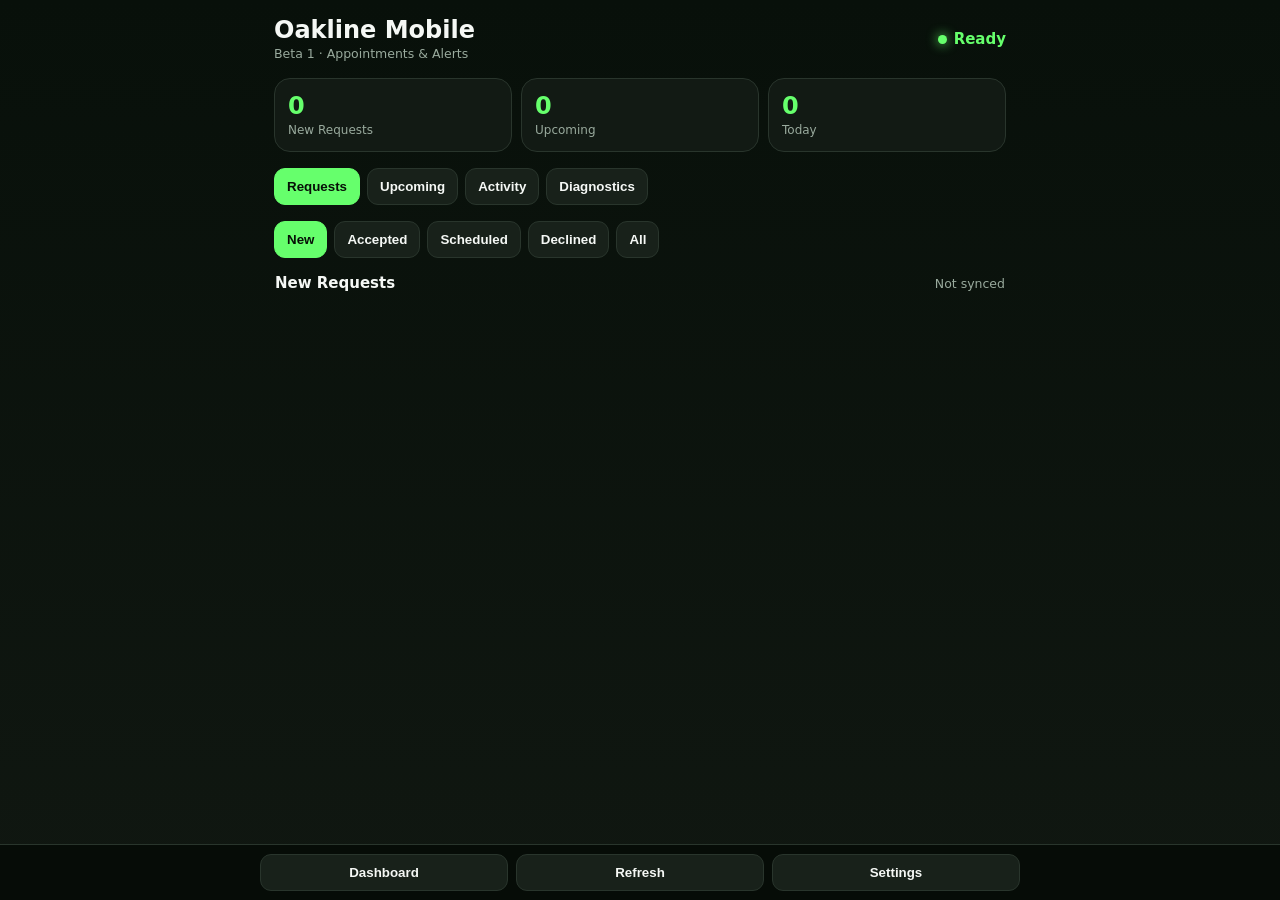
==== mobile/index.html @ 9160e827 "Add Oakline mobile and web push" ====
<!doctype html>
<html lang="en"><head>
<meta charset="utf-8"><meta name="viewport" content="width=device-width,initial-scale=1,viewport-fit=cover">
<meta name="theme-color" content="#111713"><meta name="apple-mobile-web-app-capable" content="yes">
<meta name="apple-mobile-web-app-status-bar-style" content="black-translucent">
<meta name="apple-mobile-web-app-title" content="Oakline">
<link rel="manifest" href="./manifest.webmanifest"><link rel="apple-touch-icon" href="./icon-192.png">
<title>Oakline Mobile Beta</title>
<style>
:root{--line:#29352c;--green:#66ff6c;--text:#f5f8f5;--muted:#99aa9d;--danger:#ff7b7b}
*{box-sizing:border-box}body{margin:0;background:linear-gradient(180deg,#08100a,#101711);color:var(--text);font:15px system-ui,-apple-system,Segoe UI,sans-serif;min-height:100vh}
.app{max-width:760px;margin:auto;padding:calc(env(safe-area-inset-top) + 16px) 14px calc(env(safe-area-inset-bottom) + 92px)}
header{display:flex;justify-content:space-between;gap:10px;align-items:center}.brand h1{font-size:24px;margin:0}.brand small{color:var(--muted)}
.status{display:flex;align-items:center;gap:7px;font-weight:800;color:var(--green)}.dot{width:9px;height:9px;background:var(--green);border-radius:50%;box-shadow:0 0 12px var(--green)}
.banner{padding:11px 12px;border:1px solid #2e5a33;background:#162619;color:#c9ffcc;border-radius:12px;margin:14px 0}.banner.error{background:#321b1b;color:#ffc0c0;border-color:#633030}.hidden{display:none!important}
.stats{display:grid;grid-template-columns:repeat(3,1fr);gap:9px;margin:16px 0}.stat,.panel,.card{border:1px solid var(--line);background:rgba(19,27,21,.96);border-radius:16px}
.stat{padding:13px}.stat b{display:block;font-size:24px;color:var(--green)}.stat span{color:var(--muted);font-size:12px}
.tabs,.filters{display:flex;gap:7px;overflow:auto;padding-bottom:4px}.tabs{margin:10px 0}.filters{margin:12px 0}
button,.btn{appearance:none;border:1px solid var(--line);background:#18211a;color:var(--text);border-radius:11px;padding:10px 12px;font-weight:750;text-decoration:none;text-align:center}
button.active,.btn.primary{background:var(--green);color:#071007;border-color:var(--green)}.btn.danger{color:#ffaaaa;border-color:#633232}.btn.warn{color:#ffe19a;border-color:#695729}.btn:disabled{opacity:.5}
.toolbar{display:flex;justify-content:space-between;align-items:center;margin:12px 1px}.toolbar small{color:var(--muted)}
.list{display:grid;gap:10px}.card{padding:14px}.head{display:flex;justify-content:space-between;gap:10px}.title{font-size:17px;font-weight:850}
.pill{font-size:11px;font-weight:850;padding:5px 8px;border-radius:999px;background:#27332a}.pill.New{color:#78ff7e;background:#173c1c}.pill.Declined,.pill.Cancelled{color:#ffabab;background:#3a1c1c}.pill.Scheduled{color:#ffe293;background:#3a321b}
.meta{display:grid;gap:5px;margin:9px 0}.meta small{color:var(--muted)}.message{padding:9px;border-left:3px solid #37573c;background:#0d130f;border-radius:8px;color:#d7dfd8}
.actions{display:flex;gap:7px;flex-wrap:wrap;margin-top:10px}.actions>*{flex:1;min-width:84px}
.panel{padding:15px;margin-top:12px}.panel h3{margin-top:0}.panel input,.panel select{width:100%;margin:6px 0 11px;padding:12px;border:1px solid var(--line);border-radius:10px;background:#0b100d;color:white;font:inherit}
.diag{display:grid;gap:8px}.diag-row{display:flex;justify-content:space-between;gap:15px;padding:9px 0;border-bottom:1px solid #202a22}.diag-row:last-child{border:0}.diag-row span{color:var(--muted)}.ok{color:var(--green)}.bad{color:var(--danger)}
.event{padding:12px;border-bottom:1px solid var(--line)}.event:last-child{border:0}.event small{display:block;color:var(--muted);margin-top:4px}.empty{text-align:center;color:var(--muted);padding:34px 8px}
footer{position:fixed;bottom:0;left:0;right:0;border-top:1px solid var(--line);background:rgba(7,12,8,.95);backdrop-filter:blur(14px);padding:9px 14px calc(env(safe-area-inset-bottom) + 9px)}
footer .inner{max-width:760px;margin:auto;display:flex;gap:8px}footer button{flex:1}
</style></head><body>
<div class="app">
<header><div class="brand"><h1>Oakline Mobile</h1><small>Beta 1 · Appointments & Alerts</small></div><div class="status"><i class="dot"></i><span id="conn">Ready</span></div></header>
<div id="banner" class="banner hidden"></div>
<section class="stats"><div class="stat"><b id="newCount">0</b><span>New Requests</span></div><div class="stat"><b id="upCount">0</b><span>Upcoming</span></div><div class="stat"><b id="todayCount">0</b><span>Today</span></div></section>
<div class="tabs"><button class="active" data-view="requests">Requests</button><button data-view="upcoming">Upcoming</button><button data-view="activity">Activity</button><button data-view="diagnostics">Diagnostics</button></div>
<section id="requestsView"><div class="filters"><button class="active" data-filter="New">New</button><button data-filter="Accepted">Accepted</button><button data-filter="Scheduled">Scheduled</button><button data-filter="Declined">Declined</button><button data-filter="All">All</button></div><div class="toolbar"><strong id="listTitle">New Requests</strong><small id="lastSync">Not synced</small></div><div id="requestList" class="list"></div></section>
<section id="upcomingView" class="hidden"><div class="toolbar"><strong>Upcoming Appointments</strong><small>Accepted + Scheduled</small></div><div id="upcomingList" class="list"></div></section>
<section id="activityView" class="hidden"><div class="toolbar"><strong>Recent Activity</strong><button id="refreshActivity">Refresh</button></div><div id="activityList" class="panel"></div></section>
<section id="diagnosticsView" class="hidden"><div class="panel"><h3>Beta Test Panel</h3><div id="diagRows" class="diag"></div><div class="actions"><button id="testApi">Test API</button><button id="testPush">Send Test Push</button><button id="refreshDiag">Refresh</button></div></div><div class="panel"><h3>Push Notifications</h3><p style="color:var(--muted)">On iPhone, install Oakline Mobile to the Home Screen first. Then tap Enable Push and allow notifications.</p><div class="actions"><button id="enablePush" class="btn primary">Enable Push</button><button id="disablePush" class="btn danger">Disable Push</button></div></div></section>
<section id="settingsView" class="hidden"><div class="panel"><h3>Private Connection</h3><p style="color:var(--muted)">Use the same Booking Requests endpoint and private API key configured in OaklineOS. The key is stored locally on this phone, not in the website files.</p><label>Booking Requests endpoint</label><input id="endpoint" autocapitalize="off" autocomplete="off" placeholder="https://...workers.dev/api/requests"><label>Private API key</label><input id="apiKey" type="password" autocapitalize="off" autocomplete="off"><label>Foreground refresh</label><select id="interval"><option value="15">15 seconds</option><option value="30">30 seconds</option><option value="60">1 minute</option><option value="120">2 minutes</option></select><div class="actions"><button id="saveSettings" class="btn primary">Save & Connect</button></div></div></section>
</div>
<footer><div class="inner"><button id="homeBtn" class="primary">Dashboard</button><button id="refreshBtn">Refresh</button><button id="settingsBtn">Settings</button></div></footer>
<script>
const S={requests:[],events:[],filter:'New',view:'requests',timer:null,registration:null};
const $=q=>document.querySelector(q),$$=q=>[...document.querySelectorAll(q)];
const esc=v=>String(v??'').replace(/[&<>"']/g,c=>({'&':'&amp;','<':'&lt;','>':'&gt;','"':'&quot;',"'":'&#39;'}[c]));
const cfg=()=>({endpoint:localStorage.oaklineEndpoint||'',key:localStorage.oaklineApiKey||'',interval:Number(localStorage.oaklineInterval||30)});
const apiBase=()=>cfg().endpoint.replace(/\/api\/requests\/?$/i,'');const api=p=>`${apiBase()}${p}`;
function banner(m,e=false){const x=$('#banner');x.textContent=m;x.className=`banner${e?' error':''}`;setTimeout(()=>x.classList.add('hidden'),4500)}
function headers(j=false){return{Accept:'application/json',...(j?{'Content-Type':'application/json'}:{}),Authorization:`Bearer ${cfg().key}`}}
function today(){const d=new Date();return`${d.getFullYear()}-${String(d.getMonth()+1).padStart(2,'0')}-${String(d.getDate()).padStart(2,'0')}`}
function when(r){if(!r.preferredDay)return'No preferred date';let t=/^\d{2}:\d{2}$/.test(r.preferredTime||'')?r.preferredTime:'12:00',d=new Date(`${r.preferredDay}T${t}`);return`${d.toLocaleDateString([],{weekday:'short',month:'short',day:'numeric'})}${r.preferredTime?` · ${d.toLocaleTimeString([],{hour:'numeric',minute:'2-digit'})}`:''}`}
async function fetchJSON(u,o={}){const r=await fetch(u,o),d=await r.json().catch(()=>({}));if(!r.ok||d.ok===false)throw new Error(d.error||`HTTP ${r.status}`);return d}
async function loadRequests(manual=false){if(!cfg().endpoint||!cfg().key){$('#conn').textContent='Setup';showSettings();return}$('#conn').textContent='Syncing…';try{const d=await fetchJSON(cfg().endpoint,{headers:headers(),cache:'no-store'});S.requests=d.requests||[];$('#conn').textContent='Live';$('#lastSync').textContent=`Updated ${new Date().toLocaleTimeString([],{hour:'numeric',minute:'2-digit'})}`;render();if(manual)banner('Oakline data refreshed.')}catch(e){$('#conn').textContent='Offline';banner(`Sync failed: ${e.message}`,true)}}
async function changeStatus(id,status){try{await fetchJSON(`${cfg().endpoint.replace(/\/$/,'')}/${encodeURIComponent(id)}`,{method:'PATCH',headers:headers(true),body:JSON.stringify({status})});banner(`Marked ${status}.`);await loadRequests()}catch(e){banner(e.message,true)}}
async function removeDeclined(id){if(!confirm('Permanently remove this declined request?'))return;try{await fetchJSON(`${cfg().endpoint.replace(/\/$/,'')}/${encodeURIComponent(id)}`,{method:'DELETE',headers:headers()});banner('Declined request removed.');await loadRequests()}catch(e){banner(e.message,true)}}
function card(r){const map=r.location?`https://maps.apple.com/?q=${encodeURIComponent(r.location)}`:'';return`<article class="card" id="request-${esc(r.id)}"><div class="head"><div class="title">${esc(r.name||'Customer')}</div><span class="pill ${esc(r.status)}">${esc(r.status)}</span></div><div class="meta"><strong>${esc(r.vehicle||[r.year,r.make,r.model].filter(Boolean).join(' ')||'Vehicle')}</strong><span>${esc(when(r))}</span>${r.service?`<span>${esc(r.service)}</span>`:''}${r.location?`<small>${esc(r.location)}</small>`:''}</div>${r.message?`<div class="message">${esc(r.message)}</div>`:''}<div class="actions">${r.phone?`<a class="btn" href="tel:${esc(r.phone)}">Call</a><a class="btn" href="sms:${esc(r.phone)}">Text</a>`:''}${map?`<a class="btn" href="${map}" target="_blank">Directions</a>`:''}</div><div class="actions">${r.status==='New'?`<button class="btn primary" onclick="changeStatus('${esc(r.id)}','Accepted')">Accept</button><button class="btn danger" onclick="changeStatus('${esc(r.id)}','Declined')">Decline</button>`:''}${r.status==='Accepted'?`<button class="btn primary" onclick="changeStatus('${esc(r.id)}','Scheduled')">Mark Scheduled</button>`:''}${r.status==='Scheduled'?`<button class="btn primary" onclick="changeStatus('${esc(r.id)}','Completed')">Complete</button><button class="btn warn" onclick="changeStatus('${esc(r.id)}','Cancelled')">Cancel</button>`:''}${r.status==='Declined'?`<button class="btn danger" onclick="removeDeclined('${esc(r.id)}')">Remove Declined</button>`:''}</div></article>`}
function render(){$('#newCount').textContent=S.requests.filter(r=>r.status==='New').length;$('#upCount').textContent=S.requests.filter(r=>['Accepted','Scheduled'].includes(r.status)).length;$('#todayCount').textContent=S.requests.filter(r=>r.preferredDay===today()&&!['Declined','Cancelled','Completed'].includes(r.status)).length;let rows=S.filter==='All'?S.requests:S.requests.filter(r=>r.status===S.filter);$('#listTitle').textContent=S.filter==='New'?'New Requests':S.filter;$('#requestList').innerHTML=rows.length?rows.map(card).join(''):`<div class="empty">No ${esc(S.filter.toLowerCase())} requests.</div>`;const up=S.requests.filter(r=>['Accepted','Scheduled'].includes(r.status)).sort((a,b)=>`${a.preferredDay||'9999'}${a.preferredTime||''}`.localeCompare(`${b.preferredDay||'9999'}${b.preferredTime||''}`));$('#upcomingList').innerHTML=up.length?up.map(card).join(''):'<div class="empty">No upcoming appointments.</div>';updateBadge()}
async function updateBadge(){const c=S.requests.filter(r=>r.status==='New').length;try{if('setAppBadge'in navigator){c?await navigator.setAppBadge(c):await navigator.clearAppBadge()}}catch{}}
async function loadActivity(){try{const d=await fetchJSON(api('/api/events?limit=60'),{headers:headers()});S.events=d.events||[];$('#activityList').innerHTML=S.events.length?S.events.map(e=>`<div class="event"><strong>${esc(e.customerName||'Request')}</strong> · ${esc(e.detail||e.eventType)}<small>${new Date(e.createdAt).toLocaleString()}</small></div>`).join(''):'<div class="empty">No activity yet.</div>'}catch(e){$('#activityList').innerHTML=`<div class="empty">Activity unavailable: ${esc(e.message)}</div>`}}
function showView(n){S.view=n;['requests','upcoming','activity','diagnostics','settings'].forEach(v=>$(`#${v}View`)?.classList.toggle('hidden',v!==n));$$('.tabs button').forEach(b=>b.classList.toggle('active',b.dataset.view===n));if(n==='activity')loadActivity();if(n==='diagnostics')loadDiagnostics()}
function showSettings(){showView('settings');$('#endpoint').value=cfg().endpoint;$('#apiKey').value=cfg().key;$('#interval').value=String(cfg().interval);$('#settingsBtn').classList.add('primary');$('#homeBtn').classList.remove('primary')}
function showHome(){showView('requests');$('#settingsBtn').classList.remove('primary');$('#homeBtn').classList.add('primary')}
function schedule(){clearInterval(S.timer);S.timer=setInterval(()=>loadRequests(),Math.max(15,cfg().interval)*1000)}
function b64(s){const p='='.repeat((4-s.length%4)%4),b=(s+p).replace(/-/g,'+').replace(/_/g,'/'),raw=atob(b);return Uint8Array.from([...raw].map(c=>c.charCodeAt(0)))}
async function enablePush(){try{if(!S.registration)throw new Error('Service worker is not ready.');if(!('PushManager'in window))throw new Error('Push is not supported.');const standalone=matchMedia('(display-mode: standalone)').matches||navigator.standalone===true;if(!standalone&&/iPhone|iPad|iPod/i.test(navigator.userAgent))throw new Error('Add Oakline Mobile to the Home Screen and open it from the icon first.');const p=await Notification.requestPermission();if(p!=='granted')throw new Error('Notification permission was not granted.');const k=await fetchJSON(api('/api/push/vapid-public-key'),{cache:'no-store'});let sub=await S.registration.pushManager.getSubscription();if(!sub)sub=await S.registration.pushManager.subscribe({userVisibleOnly:true,applicationServerKey:b64(k.publicKey)});await fetchJSON(api('/api/push/subscribe'),{method:'POST',headers:headers(true),body:JSON.stringify({subscription:sub.toJSON(),deviceName:navigator.userAgent})});banner('Background push enabled.');await loadDiagnostics()}catch(e){banner(e.message,true)}}
async function disablePush(){try{const sub=await S.registration?.pushManager.getSubscription();if(sub){await fetchJSON(api('/api/push/unsubscribe'),{method:'POST',headers:headers(true),body:JSON.stringify({endpoint:sub.endpoint})});await sub.unsubscribe()}banner('Push disabled.');await loadDiagnostics()}catch(e){banner(e.message,true)}}
async function loadDiagnostics(){const rows=[['App','Beta 1'],['Home Screen',matchMedia('(display-mode: standalone)').matches||navigator.standalone===true?'Installed':'Browser mode'],['Notification permission',('Notification'in window)?Notification.permission:'Unsupported']];let sub=null;try{sub=await S.registration?.pushManager?.getSubscription()}catch{}rows.push(['Push subscription',sub?'Subscribed':'Not subscribed']);try{const d=await fetchJSON(api('/api/mobile/diagnostics'),{headers:headers(),cache:'no-store'});rows.push(['Booking API','Connected'],['Database',d.database||'Connected'],['Active push devices',String(d.activePushSubscriptions??0)],['VAPID',d.vapidConfigured?'Configured':'Missing'],['Server time',new Date(d.serverTime).toLocaleString()])}catch(e){rows.push(['Booking API',`Error: ${e.message}`])}$('#diagRows').innerHTML=rows.map(([a,b])=>`<div class="diag-row"><span>${esc(a)}</span><strong class="${/error|missing|unsupported|not subscribed/i.test(b)?'bad':'ok'}">${esc(b)}</strong></div>`).join('')}
async function sendTestPush(){try{const d=await fetchJSON(api('/api/push/test'),{method:'POST',headers:headers(true),body:'{}'});banner(`Test push sent to ${d.sent||0} device(s).`)}catch(e){banner(e.message,true)}}
async function openRequest(id){if(!id)return;showHome();S.filter='All';$$('.filters button').forEach(b=>b.classList.toggle('active',b.dataset.filter==='All'));render();setTimeout(()=>document.querySelector(`#request-${CSS.escape(id)}`)?.scrollIntoView({behavior:'smooth',block:'center'}),150)}
$$('.filters button').forEach(b=>b.onclick=()=>{S.filter=b.dataset.filter;$$('.filters button').forEach(x=>x.classList.toggle('active',x===b));render()});$$('.tabs button').forEach(b=>b.onclick=()=>showView(b.dataset.view));
$('#refreshActivity').onclick=loadActivity;$('#testApi').onclick=()=>loadRequests(true);$('#testPush').onclick=sendTestPush;$('#refreshDiag').onclick=loadDiagnostics;$('#enablePush').onclick=enablePush;$('#disablePush').onclick=disablePush;$('#refreshBtn').onclick=()=>loadRequests(true);$('#settingsBtn').onclick=showSettings;$('#homeBtn').onclick=showHome;
$('#saveSettings').onclick=async()=>{localStorage.oaklineEndpoint=$('#endpoint').value.trim();localStorage.oaklineApiKey=$('#apiKey').value.trim();localStorage.oaklineInterval=$('#interval').value;schedule();showHome();await loadRequests(true)};
navigator.serviceWorker?.addEventListener('message',e=>{if(e.data?.type==='OPEN_REQUEST')openRequest(e.data.requestId)});
(async()=>{if('serviceWorker'in navigator){S.registration=await navigator.serviceWorker.register('./sw.js');await navigator.serviceWorker.ready}schedule();await loadRequests();const id=new URL(location.href).searchParams.get('request');if(id)openRequest(id)})();
</script></body></html>
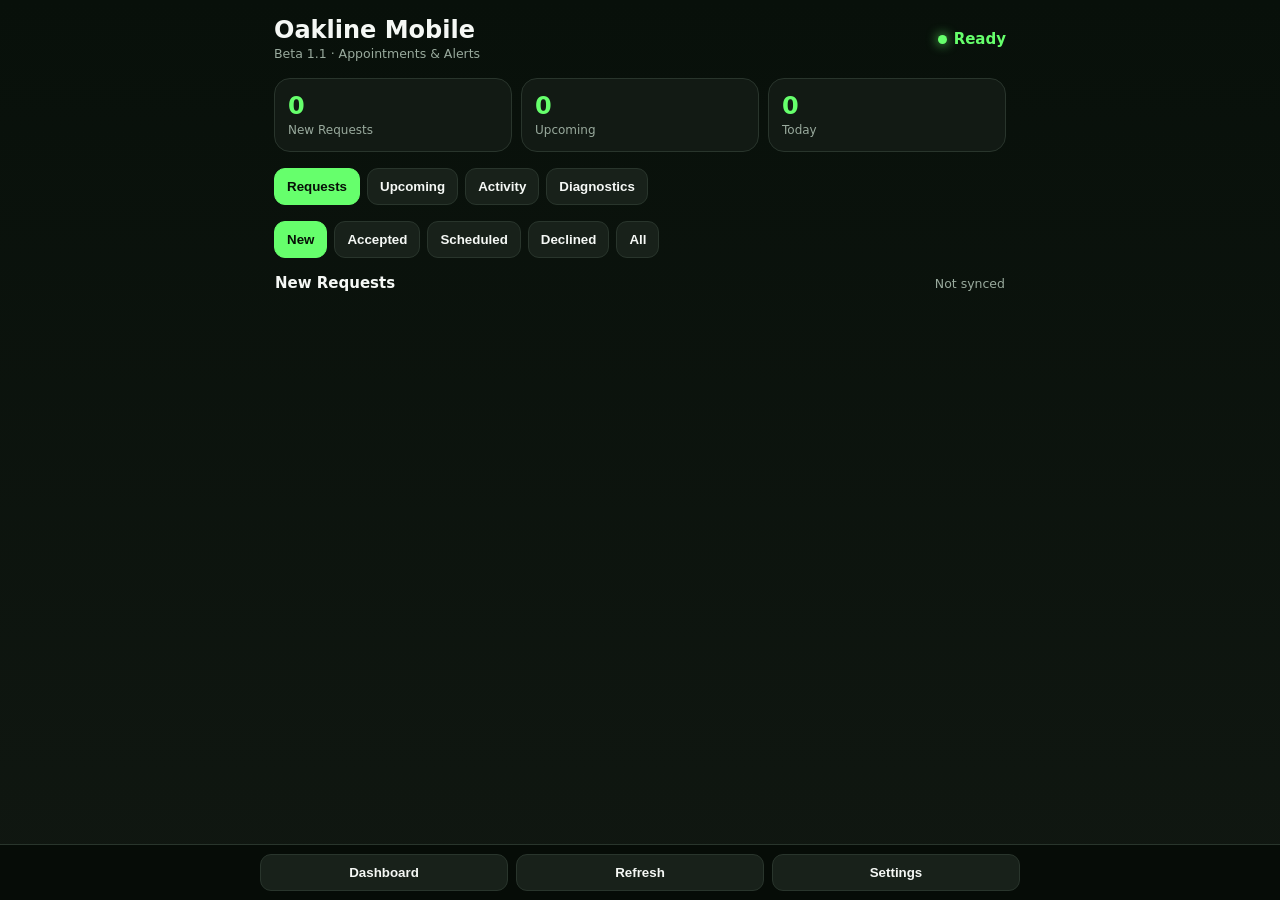
==== commit 9a35f4b1: "Add files via upload" ====
--- a/mobile/index.html
+++ b/mobile/index.html
@@ -30,7 +30,7 @@
 footer .inner{max-width:760px;margin:auto;display:flex;gap:8px}footer button{flex:1}
 </style></head><body>
 <div class="app">
-<header><div class="brand"><h1>Oakline Mobile</h1><small>Beta 1 · Appointments & Alerts</small></div><div class="status"><i class="dot"></i><span id="conn">Ready</span></div></header>
+<header><div class="brand"><h1>Oakline Mobile</h1><small>Beta 1.1 · Appointments & Alerts</small></div><div class="status"><i class="dot"></i><span id="conn">Ready</span></div></header>
 <div id="banner" class="banner hidden"></div>
 <section class="stats"><div class="stat"><b id="newCount">0</b><span>New Requests</span></div><div class="stat"><b id="upCount">0</b><span>Upcoming</span></div><div class="stat"><b id="todayCount">0</b><span>Today</span></div></section>
 <div class="tabs"><button class="active" data-view="requests">Requests</button><button data-view="upcoming">Upcoming</button><button data-view="activity">Activity</button><button data-view="diagnostics">Diagnostics</button></div>
@@ -66,12 +66,56 @@
 function b64(s){const p='='.repeat((4-s.length%4)%4),b=(s+p).replace(/-/g,'+').replace(/_/g,'/'),raw=atob(b);return Uint8Array.from([...raw].map(c=>c.charCodeAt(0)))}
 async function enablePush(){try{if(!S.registration)throw new Error('Service worker is not ready.');if(!('PushManager'in window))throw new Error('Push is not supported.');const standalone=matchMedia('(display-mode: standalone)').matches||navigator.standalone===true;if(!standalone&&/iPhone|iPad|iPod/i.test(navigator.userAgent))throw new Error('Add Oakline Mobile to the Home Screen and open it from the icon first.');const p=await Notification.requestPermission();if(p!=='granted')throw new Error('Notification permission was not granted.');const k=await fetchJSON(api('/api/push/vapid-public-key'),{cache:'no-store'});let sub=await S.registration.pushManager.getSubscription();if(!sub)sub=await S.registration.pushManager.subscribe({userVisibleOnly:true,applicationServerKey:b64(k.publicKey)});await fetchJSON(api('/api/push/subscribe'),{method:'POST',headers:headers(true),body:JSON.stringify({subscription:sub.toJSON(),deviceName:navigator.userAgent})});banner('Background push enabled.');await loadDiagnostics()}catch(e){banner(e.message,true)}}
 async function disablePush(){try{const sub=await S.registration?.pushManager.getSubscription();if(sub){await fetchJSON(api('/api/push/unsubscribe'),{method:'POST',headers:headers(true),body:JSON.stringify({endpoint:sub.endpoint})});await sub.unsubscribe()}banner('Push disabled.');await loadDiagnostics()}catch(e){banner(e.message,true)}}
-async function loadDiagnostics(){const rows=[['App','Beta 1'],['Home Screen',matchMedia('(display-mode: standalone)').matches||navigator.standalone===true?'Installed':'Browser mode'],['Notification permission',('Notification'in window)?Notification.permission:'Unsupported']];let sub=null;try{sub=await S.registration?.pushManager?.getSubscription()}catch{}rows.push(['Push subscription',sub?'Subscribed':'Not subscribed']);try{const d=await fetchJSON(api('/api/mobile/diagnostics'),{headers:headers(),cache:'no-store'});rows.push(['Booking API','Connected'],['Database',d.database||'Connected'],['Active push devices',String(d.activePushSubscriptions??0)],['VAPID',d.vapidConfigured?'Configured':'Missing'],['Server time',new Date(d.serverTime).toLocaleString()])}catch(e){rows.push(['Booking API',`Error: ${e.message}`])}$('#diagRows').innerHTML=rows.map(([a,b])=>`<div class="diag-row"><span>${esc(a)}</span><strong class="${/error|missing|unsupported|not subscribed/i.test(b)?'bad':'ok'}">${esc(b)}</strong></div>`).join('')}
+async function loadDiagnostics(){const rows=[['App','Beta 1.1'],['Home Screen',matchMedia('(display-mode: standalone)').matches||navigator.standalone===true?'Installed':'Browser mode'],['Notification permission',('Notification'in window)?Notification.permission:'Unsupported']];let sub=null;try{sub=await S.registration?.pushManager?.getSubscription()}catch{}rows.push(['Push subscription',sub?'Subscribed':'Not subscribed']);try{const d=await fetchJSON(api('/api/mobile/diagnostics'),{headers:headers(),cache:'no-store'});rows.push(['Booking API','Connected'],['Database',d.database||'Connected'],['Active push devices',String(d.activePushSubscriptions??0)],['VAPID',d.vapidConfigured?'Configured':'Missing'],['Server time',new Date(d.serverTime).toLocaleString()])}catch(e){rows.push(['Booking API',`Error: ${e.message}`])}$('#diagRows').innerHTML=rows.map(([a,b])=>`<div class="diag-row"><span>${esc(a)}</span><strong class="${/error|missing|unsupported|not subscribed/i.test(b)?'bad':'ok'}">${esc(b)}</strong></div>`).join('')}
 async function sendTestPush(){try{const d=await fetchJSON(api('/api/push/test'),{method:'POST',headers:headers(true),body:'{}'});banner(`Test push sent to ${d.sent||0} device(s).`)}catch(e){banner(e.message,true)}}
 async function openRequest(id){if(!id)return;showHome();S.filter='All';$$('.filters button').forEach(b=>b.classList.toggle('active',b.dataset.filter==='All'));render();setTimeout(()=>document.querySelector(`#request-${CSS.escape(id)}`)?.scrollIntoView({behavior:'smooth',block:'center'}),150)}
 $$('.filters button').forEach(b=>b.onclick=()=>{S.filter=b.dataset.filter;$$('.filters button').forEach(x=>x.classList.toggle('active',x===b));render()});$$('.tabs button').forEach(b=>b.onclick=()=>showView(b.dataset.view));
 $('#refreshActivity').onclick=loadActivity;$('#testApi').onclick=()=>loadRequests(true);$('#testPush').onclick=sendTestPush;$('#refreshDiag').onclick=loadDiagnostics;$('#enablePush').onclick=enablePush;$('#disablePush').onclick=disablePush;$('#refreshBtn').onclick=()=>loadRequests(true);$('#settingsBtn').onclick=showSettings;$('#homeBtn').onclick=showHome;
-$('#saveSettings').onclick=async()=>{localStorage.oaklineEndpoint=$('#endpoint').value.trim();localStorage.oaklineApiKey=$('#apiKey').value.trim();localStorage.oaklineInterval=$('#interval').value;schedule();showHome();await loadRequests(true)};
+async function saveMobileSettings(event){
+  if(event){event.preventDefault();event.stopPropagation();}
+  const button=document.querySelector('#saveSettings');
+  const endpoint=document.querySelector('#endpoint')?.value.trim()||'';
+  const key=document.querySelector('#apiKey')?.value.trim()||'';
+  const interval=document.querySelector('#interval')?.value||'30';
+  if(!endpoint){banner('Enter the Booking Requests endpoint.',true);document.querySelector('#endpoint')?.focus();return;}
+  if(!/^https:\/\//i.test(endpoint)){banner('Booking Requests endpoint must begin with https://',true);return;}
+  if(!key){banner('Enter the Private API key.',true);document.querySelector('#apiKey')?.focus();return;}
+  const original=button?.textContent||'Save & Connect';
+  if(button){button.disabled=true;button.textContent='Connecting…';}
+  try{
+    // Verify the entered values BEFORE saving them. This gives a visible result
+    // on iOS instead of silently returning to the dashboard when credentials fail.
+    const normalizedEndpoint=endpoint.replace(/\/+$/,'');
+    const res=await fetch(normalizedEndpoint,{headers:{Accept:'application/json',Authorization:`Bearer ${key}`},cache:'no-store'});
+    const data=await res.json().catch(()=>({}));
+    if(!res.ok||data.ok===false)throw new Error(data.error||`Booking service returned ${res.status}`);
+    try{
+      localStorage.setItem('oaklineEndpoint',normalizedEndpoint);
+      localStorage.setItem('oaklineApiKey',key);
+      localStorage.setItem('oaklineInterval',String(interval));
+    }catch(storageError){
+      throw new Error(`iPhone could not save the connection settings: ${storageError.message||storageError}`);
+    }
+    S.requests=Array.isArray(data.requests)?data.requests:[];
+    schedule();showHome();render();
+    $('#conn').textContent='Live';
+    $('#lastSync').textContent=`Updated ${new Date().toLocaleTimeString([],{hour:'numeric',minute:'2-digit'})}`;
+    banner(`Connected — ${S.requests.length} request${S.requests.length===1?'':'s'} available.`);
+  }catch(error){
+    banner(`Connection failed: ${error.message||error}`,true);
+  }finally{
+    if(button){button.disabled=false;button.textContent=original;}
+  }
+}
+const saveSettingsButton=document.querySelector('#saveSettings');
+if(saveSettingsButton){
+  saveSettingsButton.addEventListener('click',saveMobileSettings,{passive:false});
+  // iOS Home Screen fallback for cases where a tap does not emit click reliably.
+  saveSettingsButton.addEventListener('touchend',event=>{
+    if(event.cancelable)event.preventDefault();
+    saveMobileSettings(event);
+  },{passive:false});
+}
 navigator.serviceWorker?.addEventListener('message',e=>{if(e.data?.type==='OPEN_REQUEST')openRequest(e.data.requestId)});
 (async()=>{if('serviceWorker'in navigator){S.registration=await navigator.serviceWorker.register('./sw.js');await navigator.serviceWorker.ready}schedule();await loadRequests();const id=new URL(location.href).searchParams.get('request');if(id)openRequest(id)})();
 </script></body></html>
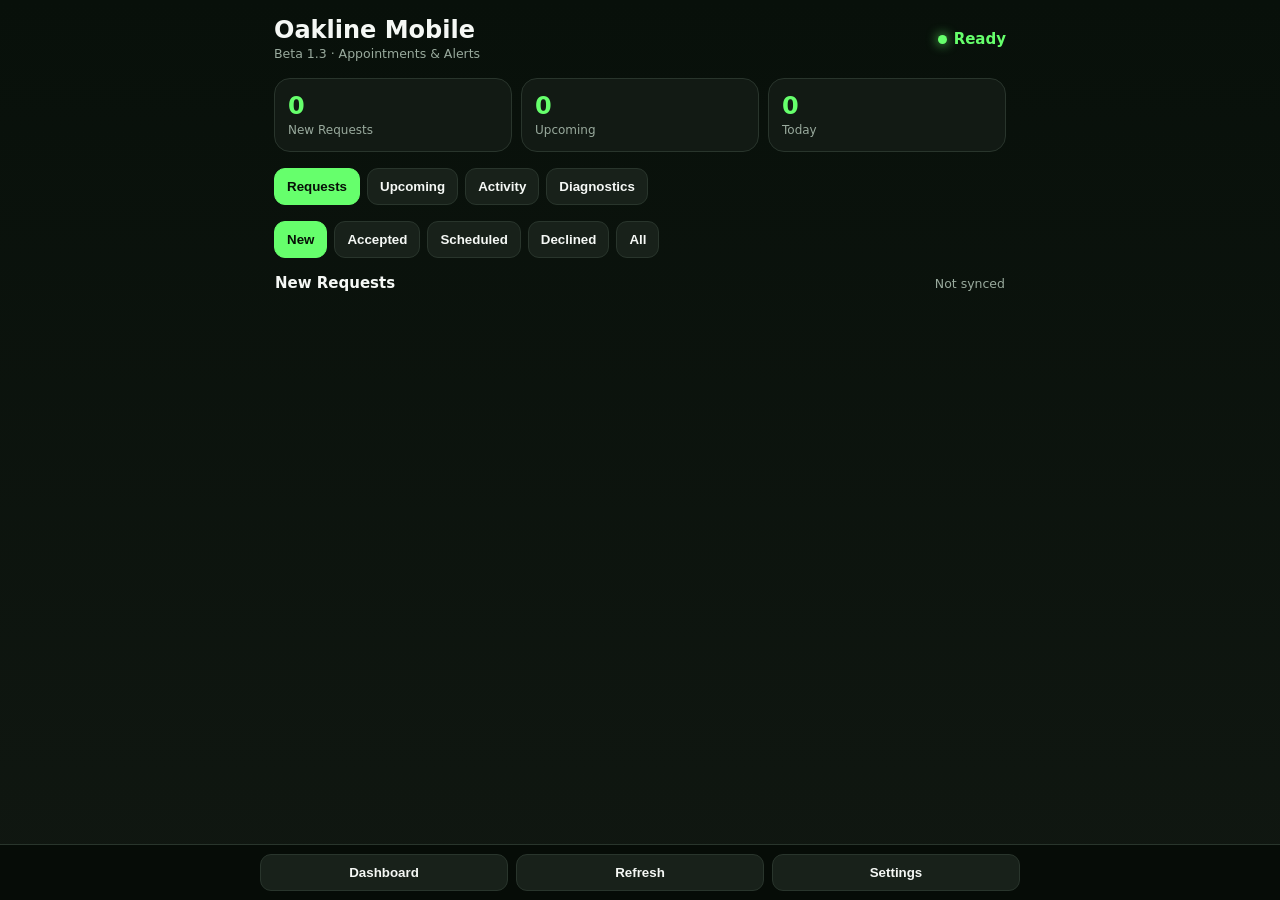
==== commit 4088381a: "Add files via upload" ====
--- a/mobile/index.html
+++ b/mobile/index.html
@@ -30,7 +30,7 @@
 footer .inner{max-width:760px;margin:auto;display:flex;gap:8px}footer button{flex:1}
 </style></head><body>
 <div class="app">
-<header><div class="brand"><h1>Oakline Mobile</h1><small>Beta 1.1 · Appointments & Alerts</small></div><div class="status"><i class="dot"></i><span id="conn">Ready</span></div></header>
+<header><div class="brand"><h1>Oakline Mobile</h1><small>Beta 1.3 · Appointments & Alerts</small></div><div class="status"><i class="dot"></i><span id="conn">Ready</span></div></header>
 <div id="banner" class="banner hidden"></div>
 <section class="stats"><div class="stat"><b id="newCount">0</b><span>New Requests</span></div><div class="stat"><b id="upCount">0</b><span>Upcoming</span></div><div class="stat"><b id="todayCount">0</b><span>Today</span></div></section>
 <div class="tabs"><button class="active" data-view="requests">Requests</button><button data-view="upcoming">Upcoming</button><button data-view="activity">Activity</button><button data-view="diagnostics">Diagnostics</button></div>
@@ -42,17 +42,17 @@
 </div>
 <footer><div class="inner"><button id="homeBtn" class="primary">Dashboard</button><button id="refreshBtn">Refresh</button><button id="settingsBtn">Settings</button></div></footer>
 <script>
-const S={requests:[],events:[],filter:'New',view:'requests',timer:null,registration:null};
+const S={requests:[],events:[],filter:'New',view:'requests',timer:null,registration:null,settingsDirty:false};
 const $=q=>document.querySelector(q),$$=q=>[...document.querySelectorAll(q)];
 const esc=v=>String(v??'').replace(/[&<>"']/g,c=>({'&':'&amp;','<':'&lt;','>':'&gt;','"':'&quot;',"'":'&#39;'}[c]));
-const cfg=()=>({endpoint:localStorage.oaklineEndpoint||'',key:localStorage.oaklineApiKey||'',interval:Number(localStorage.oaklineInterval||30)});
+const cfg=()=>({endpoint:localStorage.oaklineEndpoint||'',key:localStorage.oaklineApiKey||'',interval:Number(localStorage.oaklineInterval||30),verified:localStorage.oaklineConnectionVerified==='1'});
 const apiBase=()=>cfg().endpoint.replace(/\/api\/requests\/?$/i,'');const api=p=>`${apiBase()}${p}`;
 function banner(m,e=false){const x=$('#banner');x.textContent=m;x.className=`banner${e?' error':''}`;setTimeout(()=>x.classList.add('hidden'),4500)}
 function headers(j=false){return{Accept:'application/json',...(j?{'Content-Type':'application/json'}:{}),Authorization:`Bearer ${cfg().key}`}}
 function today(){const d=new Date();return`${d.getFullYear()}-${String(d.getMonth()+1).padStart(2,'0')}-${String(d.getDate()).padStart(2,'0')}`}
 function when(r){if(!r.preferredDay)return'No preferred date';let t=/^\d{2}:\d{2}$/.test(r.preferredTime||'')?r.preferredTime:'12:00',d=new Date(`${r.preferredDay}T${t}`);return`${d.toLocaleDateString([],{weekday:'short',month:'short',day:'numeric'})}${r.preferredTime?` · ${d.toLocaleTimeString([],{hour:'numeric',minute:'2-digit'})}`:''}`}
 async function fetchJSON(u,o={}){const r=await fetch(u,o),d=await r.json().catch(()=>({}));if(!r.ok||d.ok===false)throw new Error(d.error||`HTTP ${r.status}`);return d}
-async function loadRequests(manual=false){if(!cfg().endpoint||!cfg().key){$('#conn').textContent='Setup';showSettings();return}$('#conn').textContent='Syncing…';try{const d=await fetchJSON(cfg().endpoint,{headers:headers(),cache:'no-store'});S.requests=d.requests||[];$('#conn').textContent='Live';$('#lastSync').textContent=`Updated ${new Date().toLocaleTimeString([],{hour:'numeric',minute:'2-digit'})}`;render();if(manual)banner('Oakline data refreshed.')}catch(e){$('#conn').textContent='Offline';banner(`Sync failed: ${e.message}`,true)}}
+async function loadRequests(manual=false){const c=cfg();if(!c.endpoint||!c.key||!c.verified){$('#conn').textContent='Setup';if(S.view==='settings'){if(manual)banner('Save & Connect first. Your entries will stay on this screen.',true);return}showSettings(false);return}$('#conn').textContent='Syncing…';try{const d=await fetchJSON(cfg().endpoint,{headers:headers(),cache:'no-store'});S.requests=d.requests||[];$('#conn').textContent='Live';$('#lastSync').textContent=`Updated ${new Date().toLocaleTimeString([],{hour:'numeric',minute:'2-digit'})}`;render();if(manual)banner('Oakline data refreshed.')}catch(e){$('#conn').textContent='Offline';banner(`Sync failed: ${e.message}`,true)}}
 async function changeStatus(id,status){try{await fetchJSON(`${cfg().endpoint.replace(/\/$/,'')}/${encodeURIComponent(id)}`,{method:'PATCH',headers:headers(true),body:JSON.stringify({status})});banner(`Marked ${status}.`);await loadRequests()}catch(e){banner(e.message,true)}}
 async function removeDeclined(id){if(!confirm('Permanently remove this declined request?'))return;try{await fetchJSON(`${cfg().endpoint.replace(/\/$/,'')}/${encodeURIComponent(id)}`,{method:'DELETE',headers:headers()});banner('Declined request removed.');await loadRequests()}catch(e){banner(e.message,true)}}
 function card(r){const map=r.location?`https://maps.apple.com/?q=${encodeURIComponent(r.location)}`:'';return`<article class="card" id="request-${esc(r.id)}"><div class="head"><div class="title">${esc(r.name||'Customer')}</div><span class="pill ${esc(r.status)}">${esc(r.status)}</span></div><div class="meta"><strong>${esc(r.vehicle||[r.year,r.make,r.model].filter(Boolean).join(' ')||'Vehicle')}</strong><span>${esc(when(r))}</span>${r.service?`<span>${esc(r.service)}</span>`:''}${r.location?`<small>${esc(r.location)}</small>`:''}</div>${r.message?`<div class="message">${esc(r.message)}</div>`:''}<div class="actions">${r.phone?`<a class="btn" href="tel:${esc(r.phone)}">Call</a><a class="btn" href="sms:${esc(r.phone)}">Text</a>`:''}${map?`<a class="btn" href="${map}" target="_blank">Directions</a>`:''}</div><div class="actions">${r.status==='New'?`<button class="btn primary" onclick="changeStatus('${esc(r.id)}','Accepted')">Accept</button><button class="btn danger" onclick="changeStatus('${esc(r.id)}','Declined')">Decline</button>`:''}${r.status==='Accepted'?`<button class="btn primary" onclick="changeStatus('${esc(r.id)}','Scheduled')">Mark Scheduled</button>`:''}${r.status==='Scheduled'?`<button class="btn primary" onclick="changeStatus('${esc(r.id)}','Completed')">Complete</button><button class="btn warn" onclick="changeStatus('${esc(r.id)}','Cancelled')">Cancel</button>`:''}${r.status==='Declined'?`<button class="btn danger" onclick="removeDeclined('${esc(r.id)}')">Remove Declined</button>`:''}</div></article>`}
@@ -60,17 +60,18 @@
 async function updateBadge(){const c=S.requests.filter(r=>r.status==='New').length;try{if('setAppBadge'in navigator){c?await navigator.setAppBadge(c):await navigator.clearAppBadge()}}catch{}}
 async function loadActivity(){try{const d=await fetchJSON(api('/api/events?limit=60'),{headers:headers()});S.events=d.events||[];$('#activityList').innerHTML=S.events.length?S.events.map(e=>`<div class="event"><strong>${esc(e.customerName||'Request')}</strong> · ${esc(e.detail||e.eventType)}<small>${new Date(e.createdAt).toLocaleString()}</small></div>`).join(''):'<div class="empty">No activity yet.</div>'}catch(e){$('#activityList').innerHTML=`<div class="empty">Activity unavailable: ${esc(e.message)}</div>`}}
 function showView(n){S.view=n;['requests','upcoming','activity','diagnostics','settings'].forEach(v=>$(`#${v}View`)?.classList.toggle('hidden',v!==n));$$('.tabs button').forEach(b=>b.classList.toggle('active',b.dataset.view===n));if(n==='activity')loadActivity();if(n==='diagnostics')loadDiagnostics()}
-function showSettings(){showView('settings');$('#endpoint').value=cfg().endpoint;$('#apiKey').value=cfg().key;$('#interval').value=String(cfg().interval);$('#settingsBtn').classList.add('primary');$('#homeBtn').classList.remove('primary')}
+function showSettings(force=false){showView('settings');if(force||!S.settingsDirty){const c=cfg();$('#endpoint').value=c.endpoint;$('#apiKey').value=c.key;$('#interval').value=String(c.interval);}$('#settingsBtn').classList.add('primary');$('#homeBtn').classList.remove('primary')}
 function showHome(){showView('requests');$('#settingsBtn').classList.remove('primary');$('#homeBtn').classList.add('primary')}
-function schedule(){clearInterval(S.timer);S.timer=setInterval(()=>loadRequests(),Math.max(15,cfg().interval)*1000)}
+function schedule(){clearInterval(S.timer);S.timer=null;const c=cfg();if(!c.endpoint||!c.key||!c.verified)return;S.timer=setInterval(()=>{if(S.view!=='settings')loadRequests();},Math.max(15,c.interval)*1000)}
 function b64(s){const p='='.repeat((4-s.length%4)%4),b=(s+p).replace(/-/g,'+').replace(/_/g,'/'),raw=atob(b);return Uint8Array.from([...raw].map(c=>c.charCodeAt(0)))}
 async function enablePush(){try{if(!S.registration)throw new Error('Service worker is not ready.');if(!('PushManager'in window))throw new Error('Push is not supported.');const standalone=matchMedia('(display-mode: standalone)').matches||navigator.standalone===true;if(!standalone&&/iPhone|iPad|iPod/i.test(navigator.userAgent))throw new Error('Add Oakline Mobile to the Home Screen and open it from the icon first.');const p=await Notification.requestPermission();if(p!=='granted')throw new Error('Notification permission was not granted.');const k=await fetchJSON(api('/api/push/vapid-public-key'),{cache:'no-store'});let sub=await S.registration.pushManager.getSubscription();if(!sub)sub=await S.registration.pushManager.subscribe({userVisibleOnly:true,applicationServerKey:b64(k.publicKey)});await fetchJSON(api('/api/push/subscribe'),{method:'POST',headers:headers(true),body:JSON.stringify({subscription:sub.toJSON(),deviceName:navigator.userAgent})});banner('Background push enabled.');await loadDiagnostics()}catch(e){banner(e.message,true)}}
 async function disablePush(){try{const sub=await S.registration?.pushManager.getSubscription();if(sub){await fetchJSON(api('/api/push/unsubscribe'),{method:'POST',headers:headers(true),body:JSON.stringify({endpoint:sub.endpoint})});await sub.unsubscribe()}banner('Push disabled.');await loadDiagnostics()}catch(e){banner(e.message,true)}}
-async function loadDiagnostics(){const rows=[['App','Beta 1.1'],['Home Screen',matchMedia('(display-mode: standalone)').matches||navigator.standalone===true?'Installed':'Browser mode'],['Notification permission',('Notification'in window)?Notification.permission:'Unsupported']];let sub=null;try{sub=await S.registration?.pushManager?.getSubscription()}catch{}rows.push(['Push subscription',sub?'Subscribed':'Not subscribed']);try{const d=await fetchJSON(api('/api/mobile/diagnostics'),{headers:headers(),cache:'no-store'});rows.push(['Booking API','Connected'],['Database',d.database||'Connected'],['Active push devices',String(d.activePushSubscriptions??0)],['VAPID',d.vapidConfigured?'Configured':'Missing'],['Server time',new Date(d.serverTime).toLocaleString()])}catch(e){rows.push(['Booking API',`Error: ${e.message}`])}$('#diagRows').innerHTML=rows.map(([a,b])=>`<div class="diag-row"><span>${esc(a)}</span><strong class="${/error|missing|unsupported|not subscribed/i.test(b)?'bad':'ok'}">${esc(b)}</strong></div>`).join('')}
+async function loadDiagnostics(){const rows=[['App','Beta 1.3'],['Home Screen',matchMedia('(display-mode: standalone)').matches||navigator.standalone===true?'Installed':'Browser mode'],['Notification permission',('Notification'in window)?Notification.permission:'Unsupported']];let sub=null;try{sub=await S.registration?.pushManager?.getSubscription()}catch{}rows.push(['Push subscription',sub?'Subscribed':'Not subscribed']);try{const d=await fetchJSON(api('/api/mobile/diagnostics'),{headers:headers(),cache:'no-store'});rows.push(['Booking API','Connected'],['Database',d.database||'Connected'],['Active push devices',String(d.activePushSubscriptions??0)],['VAPID',d.vapidConfigured?'Configured':'Missing'],['Server time',new Date(d.serverTime).toLocaleString()])}catch(e){rows.push(['Booking API',`Error: ${e.message}`])}$('#diagRows').innerHTML=rows.map(([a,b])=>`<div class="diag-row"><span>${esc(a)}</span><strong class="${/error|missing|unsupported|not subscribed/i.test(b)?'bad':'ok'}">${esc(b)}</strong></div>`).join('')}
 async function sendTestPush(){try{const d=await fetchJSON(api('/api/push/test'),{method:'POST',headers:headers(true),body:'{}'});banner(`Test push sent to ${d.sent||0} device(s).`)}catch(e){banner(e.message,true)}}
 async function openRequest(id){if(!id)return;showHome();S.filter='All';$$('.filters button').forEach(b=>b.classList.toggle('active',b.dataset.filter==='All'));render();setTimeout(()=>document.querySelector(`#request-${CSS.escape(id)}`)?.scrollIntoView({behavior:'smooth',block:'center'}),150)}
 $$('.filters button').forEach(b=>b.onclick=()=>{S.filter=b.dataset.filter;$$('.filters button').forEach(x=>x.classList.toggle('active',x===b));render()});$$('.tabs button').forEach(b=>b.onclick=()=>showView(b.dataset.view));
-$('#refreshActivity').onclick=loadActivity;$('#testApi').onclick=()=>loadRequests(true);$('#testPush').onclick=sendTestPush;$('#refreshDiag').onclick=loadDiagnostics;$('#enablePush').onclick=enablePush;$('#disablePush').onclick=disablePush;$('#refreshBtn').onclick=()=>loadRequests(true);$('#settingsBtn').onclick=showSettings;$('#homeBtn').onclick=showHome;
+$('#refreshActivity').onclick=loadActivity;$('#testApi').onclick=()=>loadRequests(true);$('#testPush').onclick=sendTestPush;$('#refreshDiag').onclick=loadDiagnostics;$('#enablePush').onclick=enablePush;$('#disablePush').onclick=disablePush;$('#refreshBtn').onclick=()=>{if(S.view==='settings'){banner('Finish Settings and tap Save & Connect first. Nothing was cleared.',true);return;}loadRequests(true)};$('#settingsBtn').onclick=()=>showSettings(false);$('#homeBtn').onclick=showHome;
+['endpoint','apiKey','interval'].forEach(id=>document.querySelector('#'+id)?.addEventListener('input',()=>{S.settingsDirty=true;}));
 async function saveMobileSettings(event){
   if(event){event.preventDefault();event.stopPropagation();}
   const button=document.querySelector('#saveSettings');
@@ -93,10 +94,12 @@
       localStorage.setItem('oaklineEndpoint',normalizedEndpoint);
       localStorage.setItem('oaklineApiKey',key);
       localStorage.setItem('oaklineInterval',String(interval));
+      localStorage.setItem('oaklineConnectionVerified','1');
     }catch(storageError){
       throw new Error(`iPhone could not save the connection settings: ${storageError.message||storageError}`);
     }
     S.requests=Array.isArray(data.requests)?data.requests:[];
+    S.settingsDirty=false;
     schedule();showHome();render();
     $('#conn').textContent='Live';
     $('#lastSync').textContent=`Updated ${new Date().toLocaleTimeString([],{hour:'numeric',minute:'2-digit'})}`;
@@ -109,13 +112,14 @@
 }
 const saveSettingsButton=document.querySelector('#saveSettings');
 if(saveSettingsButton){
-  saveSettingsButton.addEventListener('click',saveMobileSettings,{passive:false});
-  // iOS Home Screen fallback for cases where a tap does not emit click reliably.
-  saveSettingsButton.addEventListener('touchend',event=>{
-    if(event.cancelable)event.preventDefault();
-    saveMobileSettings(event);
-  },{passive:false});
+  let savingSettings=false;
+  const runSave=async(event)=>{
+    if(savingSettings)return;
+    savingSettings=true;
+    try{await saveMobileSettings(event);}finally{savingSettings=false;}
+  };
+  saveSettingsButton.addEventListener('click',runSave,{passive:false});
 }
 navigator.serviceWorker?.addEventListener('message',e=>{if(e.data?.type==='OPEN_REQUEST')openRequest(e.data.requestId)});
-(async()=>{if('serviceWorker'in navigator){S.registration=await navigator.serviceWorker.register('./sw.js');await navigator.serviceWorker.ready}schedule();await loadRequests();const id=new URL(location.href).searchParams.get('request');if(id)openRequest(id)})();
+(async()=>{if('serviceWorker'in navigator){S.registration=await navigator.serviceWorker.register('./sw.js');await navigator.serviceWorker.ready}const c=cfg();if(c.endpoint&&c.key&&c.verified){schedule();await loadRequests();}else{$('#conn').textContent='Setup';showSettings(true);}const id=new URL(location.href).searchParams.get('request');if(id)openRequest(id)})();
 </script></body></html>
